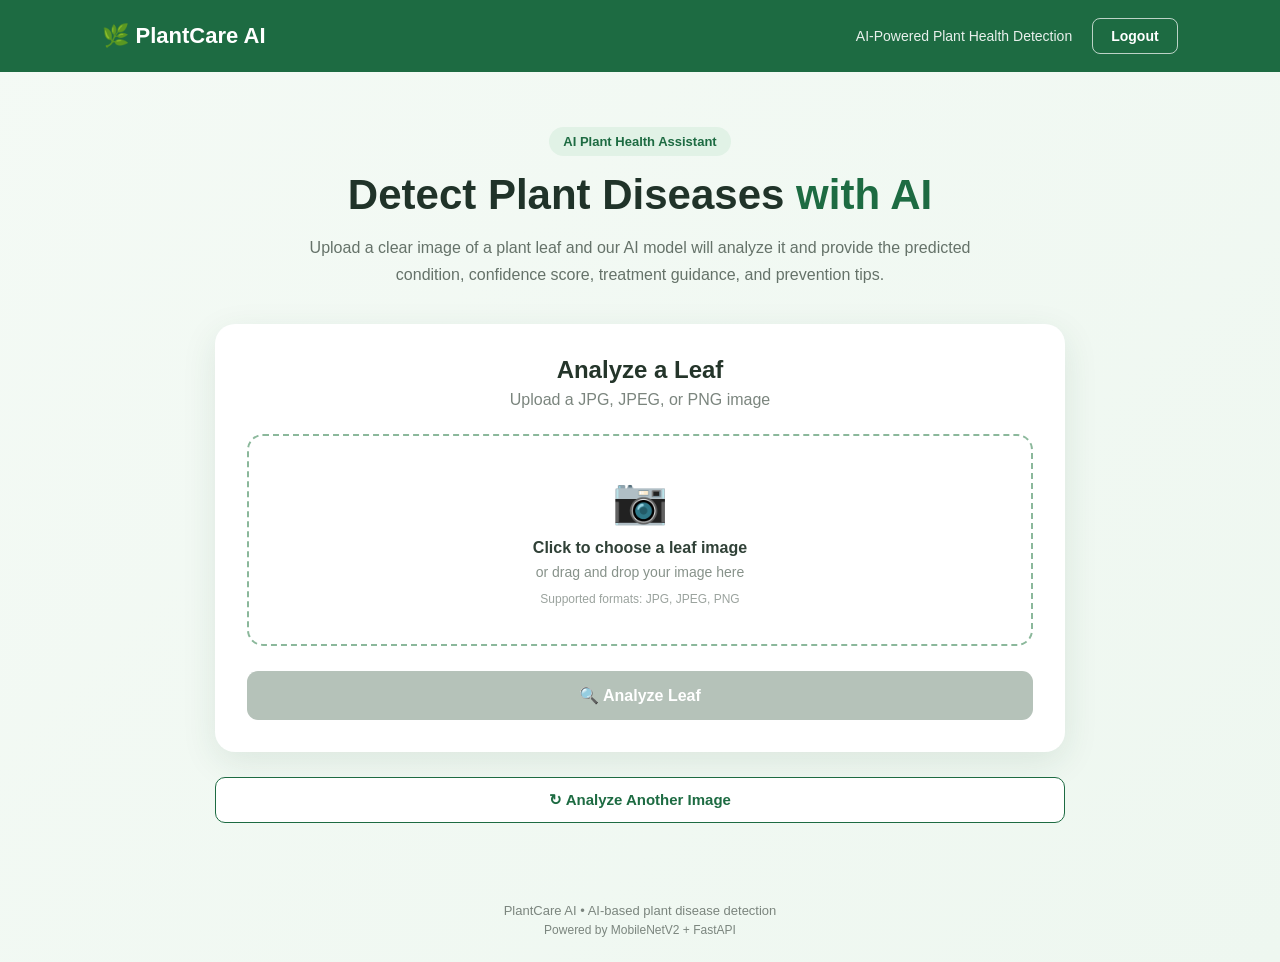
==== frontend/index.html @ ea0ebd86 "Initial commit - Plant Disease Detection AI application" ====
<!DOCTYPE html>
<html lang="en">

<head>
    <meta charset="UTF-8">
    <meta name="viewport" content="width=device-width, initial-scale=1.0">

    <title>PlantCare AI | Plant Disease Detection</title>

    <link rel="stylesheet" href="style.css">
</head>

<body>

    <!-- Header -->
    <header class="navbar">

    <div class="logo">
        🌿 PlantCare AI
    </div>

    <div class="navbar-right">

        <p>
            AI-Powered Plant Health Detection
        </p>

        <button
            id="logoutButton"
            class="logout-button"
        >
            Logout
        </button>

    </div>

    </header>


    <!-- Main Content -->
    <main class="container">

        <!-- Hero Section -->
        <section class="hero">

            <span class="hero-badge">
                AI Plant Health Assistant
            </span>

            <h1>
                Detect Plant Diseases
                <span>with AI</span>
            </h1>

            <p>
                Upload a clear image of a plant leaf and our
                AI model will analyze it and provide the predicted
                condition, confidence score, treatment guidance,
                and prevention tips.
            </p>

        </section>


        <!-- Upload Card -->
        <section class="upload-card">

            <div class="section-heading">

                <h2>Analyze a Leaf</h2>

                <p>
                    Upload a JPG, JPEG, or PNG image
                </p>

            </div>


            <!-- Upload Area -->
            <label
                for="imageInput"
                class="upload-area"
                id="uploadArea"
            >

                <div class="upload-icon">
                    📷
                </div>

                <strong id="fileText">
                    Click to choose a leaf image
                </strong>

                <span>
                    or drag and drop your image here
                </span>

                <small>
                    Supported formats: JPG, JPEG, PNG
                </small>

            </label>

            <input
                type="file"
                id="imageInput"
                accept="image/png, image/jpeg, image/jpg"
            >


            <!-- Preview -->
            <div
                id="previewContainer"
                class="preview-container hidden"
            >

                <img
                    id="imagePreview"
                    src=""
                    alt="Selected plant leaf"
                >

            </div>


            <!-- Predict Button -->
            <button
                id="predictButton"
                class="predict-button"
                disabled
            >
                🔍 Analyze Leaf
            </button>


            <!-- Loading -->
            <div
                id="loadingMessage"
                class="loading hidden"
            >

                <div class="spinner"></div>

                <span>
                    AI is analyzing your image...
                </span>

            </div>

        </section>


        <!-- Error -->
        <div
            id="errorMessage"
            class="error hidden"
        ></div>


        <!-- Result -->
        <section
            id="resultSection"
            class="result-card hidden"
        >

            <div class="result-header">

                <div>

                    <span class="result-label">
                        AI Prediction
                    </span>

                    <h2 id="diseaseName">
                        -
                    </h2>

                </div>


                <div class="confidence-box">

                    <span>
                        Confidence
                    </span>

                    <strong id="confidence">
                        -
                    </strong>

                </div>

            </div>


            <!-- Description -->
            <div class="info-section">

                <div class="info-icon">
                    🌱
                </div>

                <div>

                    <h3>
                        About the Condition
                    </h3>

                    <p id="description">
                        -
                    </p>

                </div>

            </div>


            <!-- Treatment -->
            <div class="info-section">

                <div class="info-icon">
                    💊
                </div>

                <div>

                    <h3>
                        Recommended Treatment
                    </h3>

                    <p id="treatment">
                        -
                    </p>

                </div>

            </div>


            <!-- Prevention -->
            <div class="info-section">

                <div class="info-icon">
                    🛡️
                </div>

                <div>

                    <h3>
                        Prevention
                    </h3>

                    <p id="prevention">
                        -
                    </p>

                </div>

            </div>


            

        </section>
            <!-- Reset -->
            <button
                id="resetButton"
                class="reset-button"
            >
                ↻ Analyze Another Image
            </button>

    </main>


    <!-- Footer -->
    <footer>

        <p>
            PlantCare AI • AI-based plant disease detection
        </p>

        <span>
            Powered by MobileNetV2 + FastAPI
        </span>

    </footer>


    <script type="module"
    src="script.js"></script>

</body>

</html>
---- frontend/style.css ----
* {
    margin: 0;
    padding: 0;
    box-sizing: border-box;
}


body {
    font-family: Arial, sans-serif;

    background:
        linear-gradient(
            135deg,
            #f4faf5,
            #eef7f0
        );

    color: #24352a;

    min-height: 100vh;
}


/* =========================
   Navbar
========================= */

.navbar {
    background: #1d6b42;

    color: white;

    padding: 18px 8%;

    display: flex;

    justify-content: space-between;

    align-items: center;
}


.logo {
    font-size: 22px;

    font-weight: bold;
}


.navbar p {
    font-size: 14px;

    opacity: 0.9;
}


/* =========================
   Main
========================= */

.container {
    width: 90%;

    max-width: 850px;

    margin: 55px auto;
}


/* =========================
   Hero
========================= */

.hero {
    text-align: center;

    margin-bottom: 35px;
}


.hero-badge {
    display: inline-block;

    background: #e1f2e6;

    color: #1d6b42;

    padding: 7px 14px;

    border-radius: 30px;

    font-size: 13px;

    font-weight: bold;

    margin-bottom: 15px;
}


.hero h1 {
    font-size: 42px;

    line-height: 1.15;

    margin-bottom: 15px;

    color: #203329;
}


.hero h1 span {
    color: #1d6b42;
}


.hero p {
    max-width: 680px;

    margin: auto;

    color: #657269;

    line-height: 1.7;

    font-size: 16px;
}


/* =========================
   Upload Card
========================= */

.upload-card {
    background: white;

    padding: 32px;

    border-radius: 20px;

    box-shadow:
        0 10px 35px rgba(25, 80, 45, 0.10);

    text-align: center;
}


.section-heading h2 {
    font-size: 24px;

    margin-bottom: 7px;
}


.section-heading p {
    color: #7b857e;

    margin-bottom: 25px;
}


/* =========================
   Upload Area
========================= */

.upload-area {
    border: 2px dashed #8bb89b;

    border-radius: 16px;

    padding: 38px 20px;

    display: flex;

    flex-direction: column;

    align-items: center;

    cursor: pointer;

    transition: 0.25s;
}


.upload-area:hover {
    background: #f2faf4;

    border-color: #1d6b42;
}


.upload-icon {
    font-size: 45px;

    margin-bottom: 12px;
}


.upload-area strong {
    font-size: 16px;

    color: #304137;
}


.upload-area span {
    margin-top: 7px;

    color: #87928a;

    font-size: 14px;
}


.upload-area small {
    margin-top: 12px;

    color: #9ba39e;

    font-size: 12px;
}


#imageInput {
    display: none;
}


/* =========================
   Preview
========================= */

.preview-container {
    margin-top: 25px;
}


.preview-container img {
    width: 280px;

    height: 280px;

    object-fit: cover;

    border-radius: 15px;

    border: 1px solid #dfe8e1;

    box-shadow:
        0 5px 18px rgba(0, 0, 0, 0.08);
}


/* =========================
   Predict Button
========================= */

.predict-button {
    width: 100%;

    margin-top: 25px;

    padding: 15px;

    border: none;

    border-radius: 11px;

    background: #1d6b42;

    color: white;

    font-size: 16px;

    font-weight: bold;

    cursor: pointer;

    transition: 0.2s;
}


.predict-button:hover:not(:disabled) {
    background: #155431;

    transform: translateY(-1px);
}


.predict-button:disabled {
    background: #b5c2b9;

    cursor: not-allowed;
}


/* =========================
   Loading
========================= */

.loading {
    margin-top: 18px;

    display: flex;

    justify-content: center;

    align-items: center;

    gap: 10px;

    color: #1d6b42;

    font-weight: bold;
}


.spinner {
    width: 19px;

    height: 19px;

    border: 3px solid #d6e8dc;

    border-top: 3px solid #1d6b42;

    border-radius: 50%;

    animation: spin 0.8s linear infinite;
}


@keyframes spin {

    from {
        transform: rotate(0deg);
    }

    to {
        transform: rotate(360deg);
    }

}


/* =========================
   Result Card
========================= */

.result-card {
    margin-top: 30px;

    background: white;

    padding: 32px;

    border-radius: 20px;

    box-shadow:
        0 10px 35px rgba(25, 80, 45, 0.10);
}


.result-header {
    display: flex;

    justify-content: space-between;

    align-items: center;

    gap: 20px;

    padding: 22px;

    background: #edf8f0;

    border-radius: 15px;
}


.result-label {
    display: block;

    color: #77827b;

    font-size: 13px;

    margin-bottom: 6px;
}


#diseaseName {
    color: #1d6b42;

    font-size: 25px;
}


.confidence-box {
    text-align: right;
}


.confidence-box span {
    display: block;

    color: #77827b;

    font-size: 13px;

    margin-bottom: 5px;
}


#confidence {
    color: #1d6b42;

    font-size: 28px;
}


/* =========================
   Information Sections
========================= */

.info-section {
    display: flex;

    gap: 15px;

    padding: 23px 0;

    border-bottom: 1px solid #e7ece8;
}


.info-icon {
    font-size: 25px;

    min-width: 35px;
}


.info-section h3 {
    margin-bottom: 8px;

    color: #34443a;

    font-size: 17px;
}


.info-section p {
    color: #667169;

    line-height: 1.65;

    font-size: 15px;
}


/* =========================
   Reset Button
========================= */

.reset-button {
    width: 100%;

    margin-top: 25px;

    padding: 13px;

    border: 1px solid #1d6b42;

    border-radius: 10px;

    background: white;

    color: #1d6b42;

    font-size: 15px;

    font-weight: bold;

    cursor: pointer;
}


.reset-button:hover {
    background: #edf8f0;
}


/* =========================
   Error
========================= */

.error {
    margin-top: 20px;

    padding: 14px;

    border-radius: 10px;

    background: #fff0f0;

    color: #a83232;

    text-align: center;
}


/* =========================
   Utility
========================= */

.hidden {
    display: none !important;
}


/* =========================
   Footer
========================= */

footer {
    text-align: center;

    padding: 25px;

    color: #7b857e;

    font-size: 13px;
}


footer span {
    display: block;

    margin-top: 5px;

    font-size: 12px;
}


/* =========================
   Mobile
========================= */

@media (max-width: 600px) {

    .navbar {
        flex-direction: column;

        gap: 8px;

        text-align: center;
    }


    .hero h1 {
        font-size: 31px;
    }


    .container {
        margin-top: 35px;
    }


    .upload-card,
    .result-card {
        padding: 22px;
    }


    .result-header {
        flex-direction: column;

        align-items: flex-start;
    }


    .confidence-box {
        text-align: left;
    }


    .preview-container img {
        width: 100%;

        max-width: 280px;

        height: auto;
    }

}

/* =========================
   Firebase Authentication
========================= */

.login-container {
    min-height: 100vh;

    display: flex;
    justify-content: center;
    align-items: center;

    padding: 30px;
}


.login-card {
    width: 100%;
    max-width: 420px;

    background: white;

    padding: 40px;

    border-radius: 20px;

    box-shadow:
        0 10px 30px rgba(0, 0, 0, 0.12);

    text-align: center;
}


.login-card h1 {
    margin-bottom: 8px;

    font-size: 30px;
}


.login-subtitle {
    margin-bottom: 30px;

    color: #666;
}


.login-card h2 {
    margin-bottom: 20px;
}


.login-card input {
    width: 100%;

    box-sizing: border-box;

    padding: 14px;

    margin-bottom: 15px;

    border: 1px solid #ddd;

    border-radius: 8px;

    font-size: 15px;

    outline: none;
}


.login-card input:focus {
    border-color: #19764a;
}


.login-card > div > button:not(.link-button) {
    width: 100%;

    padding: 14px;

    border: none;

    border-radius: 8px;

    background: #19764a;

    color: white;

    font-size: 16px;

    font-weight: 600;

    cursor: pointer;
}


.login-card > div > button:not(.link-button):hover {
    opacity: 0.9;
}


.login-card > div > button:not(.link-button):disabled {
    opacity: 0.6;

    cursor: not-allowed;
}


.auth-message {
    min-height: 20px;

    margin-top: 15px;

    color: #d32f2f;

    font-size: 14px;
}


.switch-text {
    margin-top: 20px;

    color: #666;

    font-size: 14px;
}


.link-button {
    border: none;

    background: none;

    color: #19764a;

    font-weight: 600;

    cursor: pointer;

    padding: 0;

    font-size: 14px;
}


.link-button:hover {
    text-decoration: underline;
}


.hidden {
    display: none !important;
}
/* =========================
   Navbar Right Section
========================= */

.navbar-right {
    display: flex;
    align-items: center;
    gap: 20px;
}

.navbar-right p {
    margin: 0;
}


/* =========================
   Logout Button
========================= */

.logout-button {
    padding: 9px 18px;
    border: 1px solid rgba(255, 255, 255, 0.7);
    border-radius: 8px;

    background: transparent;
    color: white;

    font-size: 14px;
    font-weight: 600;

    cursor: pointer;

    transition:
        background-color 0.2s ease,
        color 0.2s ease,
        transform 0.2s ease;
}

.logout-button:hover {
    background: white;
    color: #19764a;
    transform: translateY(-1px);
}

.logout-button:active {
    transform: translateY(0);
}
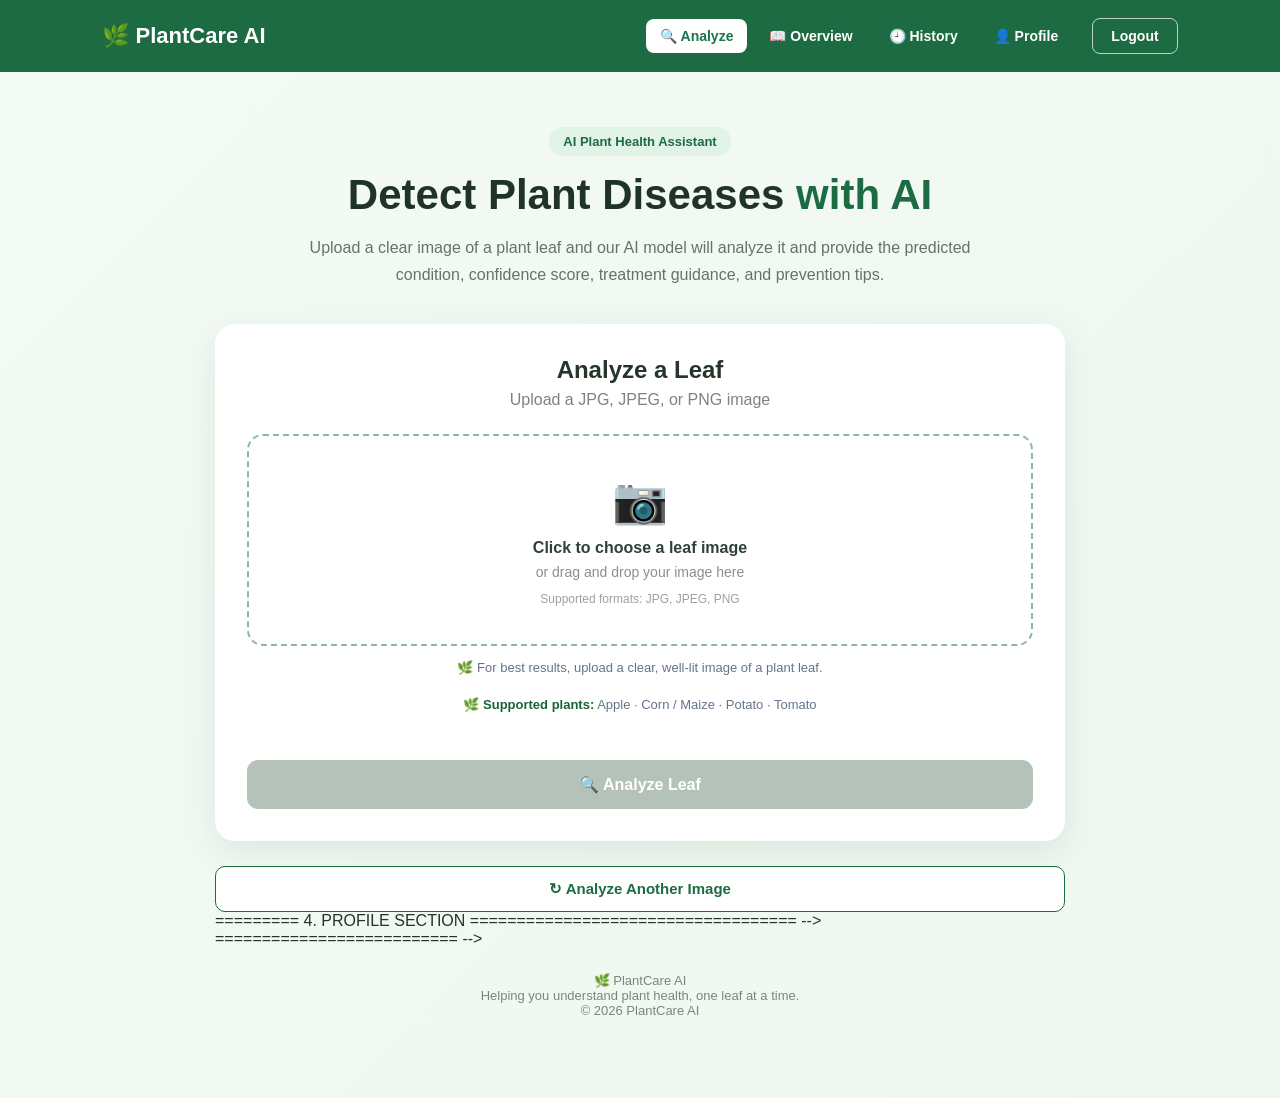
==== commit a6aecedb: "updated with some changes some additional features were added" ====
--- a/frontend/index.html
+++ b/frontend/index.html
@@ -12,18 +12,47 @@
 
 <body>
 
-    <!-- Header -->
+    
+         <!-- HEADER -->
+   
+
     <header class="navbar">
 
-    <div class="logo">
-        🌿 PlantCare AI
-    </div>
-
-    <div class="navbar-right">
-
-        <p>
-            AI-Powered Plant Health Detection
-        </p>
+        <div class="logo">
+            🌿 PlantCare AI
+        </div>
+
+        <nav class="nav-menu">
+
+            <button
+                class="nav-button active"
+                data-section="analyzeSection"
+            >
+                🔍 Analyze
+            </button>
+
+            <button
+                class="nav-button"
+                data-section="overviewSection"
+            >
+                📖 Overview
+            </button>
+
+            <button
+                class="nav-button"
+                data-section="historySection"
+            >
+                🕘 History
+            </button>
+
+            <button
+                class="nav-button"
+                data-section="profileSection"
+            >
+                👤 Profile
+            </button>
+
+        </nav>
 
         <button
             id="logoutButton"
@@ -32,237 +61,273 @@
             Logout
         </button>
 
-    </div>
-
     </header>
 
 
-    <!-- Main Content -->
+    
+         <!-- MAIN CONTENT -->
+
     <main class="container">
 
-        <!-- Hero Section -->
-        <section class="hero">
-
-            <span class="hero-badge">
-                AI Plant Health Assistant
-            </span>
-
-            <h1>
-                Detect Plant Diseases
-                <span>with AI</span>
-            </h1>
-
-            <p>
-                Upload a clear image of a plant leaf and our
-                AI model will analyze it and provide the predicted
-                condition, confidence score, treatment guidance,
-                and prevention tips.
-            </p>
-
-        </section>
-
-
-        <!-- Upload Card -->
-        <section class="upload-card">
-
-            <div class="section-heading">
-
-                <h2>Analyze a Leaf</h2>
+
+      
+             <!-- 1. ANALYZE SECTION -->
+        
+
+        <section
+            id="analyzeSection"
+            class="dashboard-section active-section"
+        >
+
+            <!-- Hero Section -->
+
+            <section class="hero">
+
+                <span class="hero-badge">
+                    AI Plant Health Assistant
+                </span>
+
+                <h1>
+                    Detect Plant Diseases
+                    <span>with AI</span>
+                </h1>
 
                 <p>
-                    Upload a JPG, JPEG, or PNG image
+                    Upload a clear image of a plant leaf and our
+                    AI model will analyze it and provide the predicted
+                    condition, confidence score, treatment guidance,
+                    and prevention tips.
                 </p>
 
-            </div>
-
-
-            <!-- Upload Area -->
-            <label
-                for="imageInput"
-                class="upload-area"
-                id="uploadArea"
+            </section>
+
+
+            <!-- Upload Card -->
+
+            <section class="upload-card">
+
+                <div class="section-heading">
+
+                    <h2>
+                        Analyze a Leaf
+                    </h2>
+
+                    <p>
+                        Upload a JPG, JPEG, or PNG image
+                    </p>
+
+                </div>
+
+
+                <!-- Upload Area -->
+
+                <label
+                    for="imageInput"
+                    class="upload-area"
+                    id="uploadArea"
+                >
+
+                    <div class="upload-icon">
+                        📷
+                    </div>
+
+                    <strong id="fileText">
+                        Click to choose a leaf image
+                    </strong>
+
+                    <span>
+                        or drag and drop your image here
+                    </span>
+
+                    <small>
+                        Supported formats: JPG, JPEG, PNG
+                    </small>
+
+                </label>
+
+
+                <input
+                    type="file"
+                    id="imageInput"
+                    accept="image/png, image/jpeg, image/jpg"
+                >
+                <p class="upload-guidance">
+    🌿 For best results, upload a clear, well-lit image of a plant leaf.
+</p>
+                <p class="supported-plants">
+    🌿 <strong>Supported plants:</strong>
+    Apple · Corn / Maize · Potato · Tomato
+</p>
+
+                <!-- Image Preview -->
+
+                <div
+                    id="previewContainer"
+                    class="preview-container hidden"
+                >
+
+                    <img
+                        id="imagePreview"
+                        src=""
+                        alt="Selected plant leaf"
+                    >
+
+                </div>
+
+
+                <!-- Predict Button -->
+
+                <button
+                    id="predictButton"
+                    class="predict-button"
+                    disabled
+                >
+                    🔍 Analyze Leaf
+                </button>
+
+
+                <!-- Loading -->
+
+                <div
+                    id="loadingMessage"
+                    class="loading hidden"
+                >
+
+                    <div class="spinner"></div>
+
+                    <span>
+                        AI is analyzing your image...
+                    </span>
+
+                </div>
+
+            </section>
+
+
+            <!-- Error Message -->
+
+            <div
+                id="errorMessage"
+                class="error hidden"
+            ></div>
+
+
+           
+                 <!-- PREDICTION RESULT -->
+            
+
+            <section
+                id="resultSection"
+                class="result-card hidden"
             >
 
-                <div class="upload-icon">
-                    📷
-                </div>
-
-                <strong id="fileText">
-                    Click to choose a leaf image
-                </strong>
-
-                <span>
-                    or drag and drop your image here
-                </span>
-
-                <small>
-                    Supported formats: JPG, JPEG, PNG
-                </small>
-
-            </label>
-
-            <input
-                type="file"
-                id="imageInput"
-                accept="image/png, image/jpeg, image/jpg"
-            >
-
-
-            <!-- Preview -->
-            <div
-                id="previewContainer"
-                class="preview-container hidden"
-            >
-
-                <img
-                    id="imagePreview"
-                    src=""
-                    alt="Selected plant leaf"
-                >
-
-            </div>
-
-
-            <!-- Predict Button -->
-            <button
-                id="predictButton"
-                class="predict-button"
-                disabled
-            >
-                🔍 Analyze Leaf
-            </button>
-
-
-            <!-- Loading -->
-            <div
-                id="loadingMessage"
-                class="loading hidden"
-            >
-
-                <div class="spinner"></div>
-
-                <span>
-                    AI is analyzing your image...
-                </span>
-
-            </div>
-
-        </section>
-
-
-        <!-- Error -->
-        <div
-            id="errorMessage"
-            class="error hidden"
-        ></div>
-
-
-        <!-- Result -->
-        <section
-            id="resultSection"
-            class="result-card hidden"
-        >
-
-            <div class="result-header">
-
-                <div>
-
-                    <span class="result-label">
-                        AI Prediction
-                    </span>
-
-                    <h2 id="diseaseName">
-                        -
-                    </h2>
-
-                </div>
-
-
-                <div class="confidence-box">
-
-                    <span>
-                        Confidence
-                    </span>
-
-                    <strong id="confidence">
-                        -
-                    </strong>
-
-                </div>
-
-            </div>
-
-
-            <!-- Description -->
-            <div class="info-section">
-
-                <div class="info-icon">
-                    🌱
-                </div>
-
-                <div>
-
-                    <h3>
-                        About the Condition
-                    </h3>
-
-                    <p id="description">
-                        -
-                    </p>
-
-                </div>
-
-            </div>
-
-
-            <!-- Treatment -->
-            <div class="info-section">
-
-                <div class="info-icon">
-                    💊
-                </div>
-
-                <div>
-
-                    <h3>
-                        Recommended Treatment
-                    </h3>
-
-                    <p id="treatment">
-                        -
-                    </p>
-
-                </div>
-
-            </div>
-
-
-            <!-- Prevention -->
-            <div class="info-section">
-
-                <div class="info-icon">
-                    🛡️
-                </div>
-
-                <div>
-
-                    <h3>
-                        Prevention
-                    </h3>
-
-                    <p id="prevention">
-                        -
-                    </p>
-
-                </div>
-
-            </div>
-
-
-            
-
-        </section>
-            <!-- Reset -->
+                <!-- Result Header -->
+
+                <div class="result-header">
+
+                    <div>
+
+                        <span class="result-label">
+                            AI Prediction
+                        </span>
+
+                        <h2 id="diseaseName">
+                            -
+                        </h2>
+
+                    </div>
+
+
+                    <!-- Confidence -->
+
+                    <div class="confidence-box">
+
+                        <span>
+                            Confidence
+                        </span>
+
+                        <strong id="confidence">
+                            -
+                        </strong>
+
+                    </div>
+
+                </div>
+
+
+                <!-- Description -->
+
+                <div class="info-section">
+
+                    <div class="info-icon">
+                        🌱
+                    </div>
+
+                    <div>
+
+                        <h3>
+                            About the Condition
+                        </h3>
+
+                        <p id="description">
+                            -
+                        </p>
+
+                    </div>
+
+                </div>
+
+
+                <!-- Treatment -->
+
+                <div class="info-section">
+
+                    <div class="info-icon">
+                        💊
+                    </div>
+
+                    <div>
+
+                        <h3>
+                            Recommended Treatment
+                        </h3>
+
+                        <p id="treatment">
+                            -
+                        </p>
+
+                    </div>
+
+                </div>
+
+
+                <!-- Prevention -->
+
+                <div class="info-section">
+
+                    <div class="info-icon">
+                        🛡️
+                    </div>
+
+                    <div>
+
+                        <h3>
+                            Prevention
+                        </h3>
+
+                        <p id="prevention">
+                            -
+                        </p>
+
+                    </div>
+
+                </div>
+
+            </section>
+
+
+            <!-- Reset Button -->
+
             <button
                 id="resetButton"
                 class="reset-button"
@@ -270,25 +335,518 @@
                 ↻ Analyze Another Image
             </button>
 
-    </main>
-
-
-    <!-- Footer -->
-    <footer>
-
-        <p>
-            PlantCare AI • AI-based plant disease detection
-        </p>
-
-        <span>
-            Powered by MobileNetV2 + FastAPI
-        </span>
-
+        </section>
+
+
+       
+     <!-- 2. OVERVIEW SECTION -->
+
+
+<section
+    id="overviewSection"
+    class="dashboard-section hidden"
+>
+
+    <div class="page-card">
+
+        <!-- Page Header -->
+
+        <div class="section-heading">
+
+            <span class="hero-badge">
+                About PlantCare AI
+            </span>
+
+            <h2>
+                📖 PlantCare AI
+            </h2>
+
+            <p>
+                A simple AI-powered application for identifying
+                common plant diseases from leaf images.
+            </p>
+
+        </div>
+
+
+        <!-- About PlantCare AI -->
+
+        <div class="overview-block">
+
+            <h3>
+                🌱 About PlantCare AI
+            </h3>
+
+            <p>
+                PlantCare AI helps users identify possible plant
+                diseases by analyzing images of plant leaves.
+            </p>
+
+            <p>
+                Upload a clear leaf image to receive a predicted
+                condition, confidence score, and useful information
+                about treatment and prevention.
+            </p>
+
+        </div>
+
+
+        <!-- What You Can Do -->
+
+        <div class="overview-block">
+
+            <h3>
+                🔍 What You Can Do
+            </h3>
+
+            <div class="feature-grid">
+
+                <div class="feature-card">
+
+                    <div class="feature-icon">
+                        🔍
+                    </div>
+
+                    <h4>
+                        Detect Plant Diseases
+                    </h4>
+
+                    <p>
+                        Upload a plant leaf image and receive
+                        an AI-based disease prediction.
+                    </p>
+
+                </div>
+
+
+                <div class="feature-card">
+
+                    <div class="feature-icon">
+                        📊
+                    </div>
+
+                    <h4>
+                        View Prediction Details
+                    </h4>
+
+                    <p>
+                        View the predicted condition, confidence,
+                        treatment, and prevention information.
+                    </p>
+
+                </div>
+
+
+                <div class="feature-card">
+
+                    <div class="feature-icon">
+                        🕘
+                    </div>
+
+                    <h4>
+                        Track History
+                    </h4>
+
+                    <p>
+                        Review your previous plant disease
+                        predictions whenever you need them.
+                    </p>
+
+                </div>
+
+
+                <div class="feature-card">
+
+                    <div class="feature-icon">
+                        👤
+                    </div>
+
+                    <h4>
+                        Manage Your Profile
+                    </h4>
+
+                    <p>
+                        Update your profile name and profile
+                        picture from your dashboard.
+                    </p>
+
+                </div>
+
+            </div>
+
+        </div>
+
+
+        <!-- Supported Plants -->
+
+        <div class="overview-block">
+
+            <h3>
+                🌿 Supported Plants
+            </h3>
+
+            <p>
+                PlantCare AI currently supports disease detection
+                for the following plants:
+            </p>
+
+            <div class="plant-list">
+
+                <div class="plant-item">
+                    🍎
+                    <span>Apple</span>
+                </div>
+
+                <div class="plant-item">
+                    🌽
+                    <span>Corn / Maize</span>
+                </div>
+
+                <div class="plant-item">
+                    🥔
+                    <span>Potato</span>
+                </div>
+
+                <div class="plant-item">
+                    🍅
+                    <span>Tomato</span>
+                </div>
+
+            </div>
+
+        </div>
+
+
+        <!-- Detectable Conditions -->
+
+        <div class="overview-block">
+
+            <h3>
+                🩺 Detectable Conditions
+            </h3>
+
+            <p>
+                The current version can identify 10 plant conditions
+                across the supported plants.
+            </p>
+
+            <div class="disease-list">
+
+                <span>Apple Scab</span>
+                <span>Apple Healthy</span>
+
+                <span>Corn Common Rust</span>
+                <span>Corn Healthy</span>
+
+                <span>Potato Early Blight</span>
+                <span>Potato Late Blight</span>
+                <span>Potato Healthy</span>
+
+                <span>Tomato Early Blight</span>
+                <span>Tomato Late Blight</span>
+                <span>Tomato Healthy</span>
+
+            </div>
+
+        </div>
+
+
+        <!-- How It Works -->
+
+        <div class="overview-block">
+
+            <h3>
+                🔄 How It Works
+            </h3>
+
+            <div class="workflow-cards">
+
+                <div class="workflow-card">
+
+                    <span class="workflow-number">
+                        1
+                    </span>
+
+                    <div>
+                        <h4>Upload</h4>
+
+                        <p>
+                            Select a clear image of a plant leaf.
+                        </p>
+                    </div>
+
+                </div>
+
+
+                <div class="workflow-card">
+
+                    <span class="workflow-number">
+                        2
+                    </span>
+
+                    <div>
+                        <h4>Analyze</h4>
+
+                        <p>
+                            The application analyzes the uploaded image.
+                        </p>
+                    </div>
+
+                </div>
+
+
+                <div class="workflow-card">
+
+                    <span class="workflow-number">
+                        3
+                    </span>
+
+                    <div>
+                        <h4>View Results</h4>
+
+                        <p>
+                            See the predicted condition and confidence.
+                        </p>
+                    </div>
+
+                </div>
+
+
+                <div class="workflow-card">
+
+                    <span class="workflow-number">
+                        4
+                    </span>
+
+                    <div>
+                        <h4>Take Action</h4>
+
+                        <p>
+                            Review treatment and prevention guidance.
+                        </p>
+                    </div>
+
+                </div>
+
+            </div>
+
+        </div>
+
+
+        <!-- Important Note -->
+
+        <div class="overview-note">
+
+            <h3>
+                ⚠️ Important Note
+            </h3>
+
+            <p>
+                PlantCare AI provides informational predictions and
+                basic guidance. Results may vary depending on image
+                quality and other factors. For serious plant health
+                concerns, consult a qualified agricultural professional.
+            </p>
+
+        </div>
+
+    </div>
+
+</section>
+        <section
+            id="historySection"
+            class="dashboard-section hidden"
+        >
+
+            <div class="page-card">
+
+                <div class="section-heading">
+
+                    <span class="hero-badge">
+                        Your Activity
+                    </span>
+
+                    <h2>
+                        🕘 Prediction History
+                    </h2>
+
+                    <p>
+                        View the plant images you have analyzed,
+                        their predictions, confidence scores,
+                        and the date and time of analysis.
+                    </p>
+
+                </div>
+
+
+                <!-- History Container -->
+
+                <div class="history-header">
+    <div></div>
+
+    <button id="clearHistoryButton" class="clear-history-button">
+        Clear History
+    </button>
+</div>
+
+<div id="historyContainer" class="history-container">
+    <div class="empty-history">
+        <p>No prediction history yet.</p>
+    </div>
+</div>
+
+            </div>
+
+        </section>
+
+
+       =========
+     4. PROFILE SECTION
+=================================== -->
+
+<section
+    id="profileSection"
+    class="dashboard-section hidden"
+>
+
+    <div class="page-card profile-container">
+
+        <div class="profile-header">
+            <h2>👤 My Profile</h2>
+            <p>Manage your account information and profile.</p>
+        </div>
+
+
+        <div class="profile-image-section">
+
+            <div class="profile-avatar" id="profileAvatar">
+                H
+            </div>
+
+            <div class="profile-image-info">
+                <h3 id="profileName">User</h3>
+                <p id="profileEmail">Not available</p>
+            </div>
+
+        </div>
+
+
+        <div class="profile-details">
+
+            <div class="profile-field">
+                <span class="profile-label">Name</span>
+                <span id="profileDisplayName">Not provided</span>
+            </div>
+
+            <div class="profile-field">
+                <span class="profile-label">Email</span>
+                <span id="profileProfileEmail">Not available</span>
+            </div>
+
+            <div class="profile-field">
+                <span class="profile-label">User ID</span>
+                <span id="profileUserId">Not available</span>
+            </div>
+
+            <div class="profile-field">
+                <span class="profile-label">Account Type</span>
+                <span id="profileAccountType">
+                    Firebase Authentication
+                </span>
+            </div>
+
+        </div>
+
+
+        <div class="profile-actions">
+
+            <button
+                type="button"
+                id="editProfileButton"
+                class="edit-profile-button"
+            >
+                ✏️ Edit Profile
+            </button>
+
+        </div>
+        <div id="editProfileForm" class="edit-profile-form hidden">
+
+    <h3>Edit Profile</h3>
+
+    <div class="edit-profile-field">
+        <label for="editProfileName">Name</label>
+        <input
+            type="text"
+            id="editProfileName"
+            placeholder="Enter your name"
+            maxlength="50"
+        >
+    </div>
+
+    <div class="edit-profile-field">
+        <label for="editProfileImage">Profile Image</label>
+        <input
+            type="file"
+            id="editProfileImage"
+            accept="image/*"
+        >
+    </div>
+    
+    <button
+    type="button"
+    id="removeProfileImageButton"
+    class="remove-profile-button"
+    >
+    🗑️ Remove Profile Image
+    </button>
+
+    <div id="profileImagePreview" class="profile-image-preview hidden">
+        <img id="profilePreviewImage" src="" alt="Profile preview">
+    </div>
+
+    <div class="edit-profile-actions">
+        <button
+            type="button"
+            id="cancelEditProfileButton"
+            class="cancel-profile-button"
+        >
+            Cancel
+        </button>
+
+        <button
+            type="button"
+            id="saveProfileButton"
+            class="save-profile-button"
+        >
+            Save Profile
+        </button>
+    </div>
+
+</div>
+
+    </div>
+
+</section>
+
+    
+         <!-- FOOTER -->
+    ========================== -->
+
+    <footer class="footer">
+    <div class="footer-brand">🌿 PlantCare AI</div>
+    <p>Helping you understand plant health, one leaf at a time.</p>
+    <div class="footer-copy">© 2026 PlantCare AI</div>
     </footer>
 
 
-    <script type="module"
-    src="script.js"></script>
+    
+         <!-- JAVASCRIPT -->
+    
+
+    <script
+        type="module"
+        src="script.js">
+    </script>
 
 </body>
 
--- a/frontend/style.css
+++ b/frontend/style.css
@@ -20,10 +20,7 @@
     min-height: 100vh;
 }
 
-
-/* =========================
-   Navbar
-========================= */
+   /* Navbar */
 
 .navbar {
     background: #1d6b42;
@@ -54,10 +51,6 @@
 }
 
 
-/* =========================
-   Main
-========================= */
-
 .container {
     width: 90%;
 
@@ -67,10 +60,6 @@
 }
 
 
-/* =========================
-   Hero
-========================= */
-
 .hero {
     text-align: center;
 
@@ -125,10 +114,7 @@
     font-size: 16px;
 }
 
-
-/* =========================
-   Upload Card
-========================= */
+   /* Upload Card */
 
 .upload-card {
     background: white;
@@ -157,10 +143,7 @@
     margin-bottom: 25px;
 }
 
-
-/* =========================
-   Upload Area
-========================= */
+   /* Upload Area */
 
 .upload-area {
     border: 2px dashed #8bb89b;
@@ -223,17 +206,10 @@
 #imageInput {
     display: none;
 }
-
-
-/* =========================
-   Preview
-========================= */
-
+   /* Preview */
 .preview-container {
     margin-top: 25px;
 }
-
-
 .preview-container img {
     width: 280px;
 
@@ -248,12 +224,7 @@
     box-shadow:
         0 5px 18px rgba(0, 0, 0, 0.08);
 }
-
-
-/* =========================
-   Predict Button
-========================= */
-
+   /* Predict Button */
 .predict-button {
     width: 100%;
 
@@ -291,12 +262,7 @@
 
     cursor: not-allowed;
 }
-
-
-/* =========================
-   Loading
-========================= */
-
+   /* Loading */
 .loading {
     margin-top: 18px;
 
@@ -340,12 +306,7 @@
     }
 
 }
-
-
-/* =========================
-   Result Card
-========================= */
-
+   /* Result Card */
 .result-card {
     margin-top: 30px;
 
@@ -416,12 +377,7 @@
 
     font-size: 28px;
 }
-
-
-/* =========================
-   Information Sections
-========================= */
-
+   /* Information Sections */
 .info-section {
     display: flex;
 
@@ -456,12 +412,7 @@
 
     font-size: 15px;
 }
-
-
-/* =========================
-   Reset Button
-========================= */
-
+   /* Reset Button */
 .reset-button {
     width: 100%;
 
@@ -488,12 +439,7 @@
 .reset-button:hover {
     background: #edf8f0;
 }
-
-
-/* =========================
-   Error
-========================= */
-
+   /* Error */
 .error {
     margin-top: 20px;
 
@@ -507,21 +453,11 @@
 
     text-align: center;
 }
-
-
-/* =========================
-   Utility
-========================= */
-
+   /* Utility */
 .hidden {
     display: none !important;
 }
-
-
-/* =========================
-   Footer
-========================= */
-
+   /* Footer */
 footer {
     text-align: center;
 
@@ -540,12 +476,7 @@
 
     font-size: 12px;
 }
-
-
-/* =========================
-   Mobile
-========================= */
-
+   /* Mobile */
 @media (max-width: 600px) {
 
     .navbar {
@@ -594,11 +525,7 @@
     }
 
 }
-
-/* =========================
-   Firebase Authentication
-========================= */
-
+   /* Firebase Authentication */
 .login-container {
     min-height: 100vh;
 
@@ -748,9 +675,8 @@
 .hidden {
     display: none !important;
 }
-/* =========================
-   Navbar Right Section
-========================= */
+
+   /* Navbar Right Section */
 
 .navbar-right {
     display: flex;
@@ -761,12 +687,7 @@
 .navbar-right p {
     margin: 0;
 }
-
-
-/* =========================
-   Logout Button
-========================= */
-
+   /* Logout Button */
 .logout-button {
     padding: 9px 18px;
     border: 1px solid rgba(255, 255, 255, 0.7);
@@ -794,4 +715,1926 @@
 
 .logout-button:active {
     transform: translateY(0);
+}
+   /* PLANTCARE AI - DASHBOARD NAVIGATION */
+.nav-menu {
+    display: flex;
+    align-items: center;
+    gap: 8px;
+    margin-left: auto;
+    margin-right: 20px;
+}
+
+.nav-button {
+    border: none;
+    background: transparent;
+    color: white;
+    padding: 9px 14px;
+    border-radius: 8px;
+    font-size: 14px;
+    font-weight: 600;
+    cursor: pointer;
+    transition: all 0.2s ease;
+}
+
+.nav-button:hover {
+    background: rgba(255, 255, 255, 0.15);
+}
+
+.nav-button.active {
+    background: white;
+    color: #19764a;
+}
+   /* DASHBOARD SECTIONS */
+.dashboard-section {
+    width: 100%;
+}
+
+.dashboard-section.hidden {
+    display: none;
+}
+
+.active-section {
+    animation: sectionFadeIn 0.25s ease;
+}
+
+@keyframes sectionFadeIn {
+
+    from {
+        opacity: 0;
+        transform: translateY(5px);
+    }
+
+    to {
+        opacity: 1;
+        transform: translateY(0);
+    }
+
+}
+
+   /* GENERAL PAGE CARD */
+
+.page-card {
+    width: 100%;
+    max-width: 1000px;
+    margin: 30px auto;
+    padding: 35px;
+    background: white;
+    border-radius: 16px;
+    box-shadow: 0 8px 30px rgba(0, 0, 0, 0.08);
+}
+
+.page-card .section-heading {
+    margin-bottom: 30px;
+}
+
+.page-card .section-heading h2 {
+    margin-bottom: 10px;
+}
+
+.page-card .section-heading p {
+    color: #666;
+    line-height: 1.6;
+}
+
+   /* OVERVIEW */
+.overview-block {
+    margin-top: 28px;
+    padding: 24px;
+    border-radius: 12px;
+    background: #f7faf8;
+    border: 1px solid #e7eee9;
+}
+
+.overview-block h3 {
+    margin-top: 0;
+    margin-bottom: 12px;
+    color: #19764a;
+    font-size: 19px;
+}
+
+.overview-block p {
+    color: #555;
+    line-height: 1.7;
+    margin-bottom: 10px;
+}
+
+.overview-block strong {
+    color: #19764a;
+}
+
+   /* PLANT LIST */
+.plant-list {
+    display: grid;
+    grid-template-columns: repeat(4, 1fr);
+    gap: 15px;
+    margin-top: 20px;
+}
+
+.plant-item {
+    display: flex;
+    align-items: center;
+    justify-content: center;
+    gap: 8px;
+    padding: 16px;
+    background: white;
+    border: 1px solid #e3ebe6;
+    border-radius: 10px;
+    font-weight: 600;
+    color: #333;
+    transition: transform 0.2s ease, box-shadow 0.2s ease;
+}
+
+.plant-item:hover {
+    transform: translateY(-2px);
+    box-shadow: 0 5px 15px rgba(0, 0, 0, 0.08);
+}
+
+   /* DISEASE LIST */
+.disease-list {
+    display: grid;
+    grid-template-columns: repeat(2, 1fr);
+    gap: 10px 30px;
+    margin: 15px 0 0;
+    padding-left: 20px;
+}
+
+.disease-list li {
+    padding: 7px 0;
+    color: #555;
+}
+
+   /* WORKFLOW LIST */
+.workflow-list {
+    padding-left: 25px;
+    margin-bottom: 0;
+}
+
+.workflow-list li {
+    padding: 7px 0;
+    color: #555;
+    line-height: 1.6;
+}
+   /* TECHNOLOGY LIST */
+
+.technology-list {
+    display: flex;
+    flex-wrap: wrap;
+    gap: 10px;
+    margin-top: 15px;
+}
+
+.technology-list span {
+    padding: 8px 14px;
+    background: white;
+    border: 1px solid #dce8e0;
+    border-radius: 20px;
+    color: #19764a;
+    font-size: 14px;
+    font-weight: 600;
+}
+   /* HISTORY */
+#historyContainer {
+    display: flex;
+    flex-direction: column;
+    gap: 18px;
+}
+
+.history-card {
+    display: flex;
+    gap: 22px;
+    padding: 20px;
+    background: #f9fbfa;
+    border: 1px solid #e2ebe5;
+    border-radius: 14px;
+    transition: transform 0.2s ease, box-shadow 0.2s ease;
+}
+
+.history-card:hover {
+    transform: translateY(-2px);
+    box-shadow: 0 6px 20px rgba(0, 0, 0, 0.08);
+}
+
+.history-image-container {
+    width: 150px;
+    min-width: 150px;
+    height: 150px;
+    overflow: hidden;
+    border-radius: 12px;
+    background: #eaf2ed;
+}
+
+.history-image {
+    width: 100%;
+    height: 100%;
+    object-fit: cover;
+}
+
+.history-details {
+    flex: 1;
+}
+
+.history-label {
+    display: inline-block;
+    margin-bottom: 6px;
+    color: #19764a;
+    font-size: 12px;
+    font-weight: 700;
+    text-transform: uppercase;
+    letter-spacing: 0.5px;
+}
+
+.history-details h3 {
+    margin: 0 0 10px;
+    color: #222;
+    font-size: 21px;
+}
+
+.history-details p {
+    margin: 6px 0;
+    color: #666;
+    line-height: 1.5;
+}
+
+   /* HISTORY READ MORE */
+.history-read-more {
+    margin-top: 12px;
+    padding: 9px 16px;
+    border: none;
+    border-radius: 8px;
+    background: #19764a;
+    color: white;
+    font-size: 14px;
+    font-weight: 600;
+    cursor: pointer;
+    transition: background 0.2s ease, transform 0.2s ease;
+}
+
+.history-read-more:hover {
+    background: #145d3a;
+    transform: translateY(-1px);
+}
+
+.history-extra-details {
+    margin-top: 18px;
+    padding-top: 18px;
+    border-top: 1px solid #e0e8e3;
+}
+
+.history-info {
+    margin-bottom: 18px;
+}
+
+.history-info:last-child {
+    margin-bottom: 0;
+}
+
+.history-info h4 {
+    margin: 0 0 7px;
+    color: #19764a;
+    font-size: 15px;
+}
+
+.history-info p {
+    margin: 0;
+    color: #555;
+    line-height: 1.65;
+}
+   /* EMPTY HISTORY */
+.empty-history {
+    text-align: center;
+    padding: 50px 20px;
+    border: 2px dashed #dce7df;
+    border-radius: 14px;
+    background: #fafcfb;
+}
+
+.empty-history-icon {
+    font-size: 42px;
+    margin-bottom: 10px;
+}
+
+.empty-history h3 {
+    margin: 8px 0;
+    color: #333;
+}
+
+.empty-history p {
+    margin: 0;
+    color: #777;
+}
+   /* PROFILE */
+
+.profile-container {
+    display: flex;
+    align-items: flex-start;
+    gap: 50px;
+    padding: 30px;
+    background: #f8faf9;
+    border: 1px solid #e3ebe6;
+    border-radius: 14px;
+}
+
+.profile-image-section {
+    display: flex;
+    justify-content: center;
+    min-width: 180px;
+}
+
+.profile-image-wrapper {
+    width: 150px;
+    height: 150px;
+    overflow: hidden;
+    border-radius: 50%;
+    border: 5px solid white;
+    box-shadow: 0 4px 18px rgba(0, 0, 0, 0.12);
+    background: #e7f0ea;
+}
+
+.profile-image {
+    width: 100%;
+    height: 100%;
+    object-fit: cover;
+}
+
+.profile-image-placeholder {
+    width: 100%;
+    height: 100%;
+    display: flex;
+    align-items: center;
+    justify-content: center;
+    font-size: 55px;
+}
+
+.profile-details {
+    flex: 1;
+}
+
+.profile-field {
+    padding: 15px 0;
+    border-bottom: 1px solid #e0e7e2;
+}
+
+.profile-field:first-child {
+    padding-top: 0;
+}
+
+.profile-field:last-child {
+    border-bottom: none;
+}
+
+.profile-field label {
+    display: block;
+    margin-bottom: 5px;
+    color: #777;
+    font-size: 13px;
+    font-weight: 600;
+    text-transform: uppercase;
+    letter-spacing: 0.4px;
+}
+
+.profile-field p {
+    margin: 0;
+    color: #222;
+    font-size: 16px;
+    word-break: break-word;
+}
+
+
+
+   /* MOBILE RESPONSIVE */
+
+
+@media (max-width: 900px) {
+
+    .navbar {
+        flex-wrap: wrap;
+        gap: 12px;
+    }
+
+    .nav-menu {
+        order: 3;
+        width: 100%;
+        justify-content: center;
+        margin: 5px 0 0;
+        overflow-x: auto;
+    }
+
+    .nav-button {
+        white-space: nowrap;
+    }
+
+    .plant-list {
+        grid-template-columns: repeat(2, 1fr);
+    }
+
+}
+
+
+@media (max-width: 650px) {
+
+    .page-card {
+        padding: 22px;
+        margin: 20px auto;
+    }
+
+    .plant-list {
+        grid-template-columns: 1fr;
+    }
+
+    .disease-list {
+        grid-template-columns: 1fr;
+    }
+
+    .history-card {
+        flex-direction: column;
+    }
+
+    .history-image-container {
+        width: 100%;
+        height: 200px;
+    }
+
+    .profile-container {
+        flex-direction: column;
+        align-items: center;
+        gap: 25px;
+        text-align: center;
+    }
+
+    .profile-details {
+        width: 100%;
+    }
+
+    .profile-field label {
+        text-align: center;
+    }
+
+    .profile-field p {
+        text-align: center;
+    }
+
+}
+
+
+@media (max-width: 450px) {
+
+    .nav-menu {
+        justify-content: flex-start;
+    }
+
+    .nav-button {
+        padding: 8px 10px;
+        font-size: 13px;
+    }
+
+    .logout-button {
+        padding: 8px 12px;
+    }
+
+}
+
+/* History Header */
+.history-header {
+    display: flex;
+    justify-content: space-between;
+    align-items: center;
+    gap: 20px;
+    margin-bottom: 25px;
+}
+
+.history-header h2 {
+    margin: 0 0 6px;
+}
+
+.history-header p {
+    margin: 0;
+    color: #666;
+}
+
+.clear-history-button {
+    padding: 10px 18px;
+    border: none;
+    border-radius: 8px;
+    background: #dc3545;
+    color: white;
+    font-size: 14px;
+    font-weight: 600;
+    cursor: pointer;
+    transition: 0.2s ease;
+}
+
+.clear-history-button:hover {
+    background: #b02a37;
+}
+
+@media (max-width: 650px) {
+    .history-header {
+        flex-direction: column;
+        align-items: flex-start;
+    }
+}
+
+
+   /* PLANTCARE AI - LOGIN / AUTHENTICATION PAGE */
+
+
+.auth-page {
+    min-height: 100vh;
+    margin: 0;
+    display: flex;
+    align-items: center;
+    justify-content: center;
+    background: #eef7f0;
+    padding: 30px;
+    box-sizing: border-box;
+}
+
+.auth-container {
+    width: 100%;
+    max-width: 1050px;
+    min-height: 650px;
+    display: grid;
+    grid-template-columns: 1fr 1fr;
+    background: #ffffff;
+    border-radius: 20px;
+    overflow: hidden;
+    box-shadow: 0 15px 45px rgba(0, 0, 0, 0.12);
+}
+
+
+
+   /* LEFT SIDE */
+
+
+.auth-left {
+    padding: 55px 50px;
+    display: flex;
+    flex-direction: column;
+    justify-content: space-between;
+    background: linear-gradient(
+        145deg,
+        #e7f6ea,
+        #f5fbf6
+    );
+}
+
+.brand-section {
+    text-align: left;
+}
+
+.brand-icon {
+    width: 60px;
+    height: 60px;
+    display: flex;
+    align-items: center;
+    justify-content: center;
+    font-size: 32px;
+    background: #ffffff;
+    border-radius: 16px;
+    box-shadow: 0 5px 15px rgba(0, 0, 0, 0.08);
+    margin-bottom: 20px;
+}
+
+.brand-section h1 {
+    margin: 0;
+    font-size: 38px;
+    font-weight: 700;
+    color: #1f6b3a;
+}
+
+.brand-tagline {
+    margin-top: 10px;
+    font-size: 17px;
+    font-weight: 600;
+    color: #4c6b56;
+}
+
+.project-description {
+    max-width: 450px;
+}
+
+.project-description h2 {
+    margin-bottom: 15px;
+    font-size: 27px;
+    color: #243b2a;
+}
+
+.project-description > p {
+    line-height: 1.7;
+    font-size: 15px;
+    color: #5d6b61;
+}
+
+.feature-list {
+    margin-top: 25px;
+}
+
+.feature-item {
+    display: flex;
+    align-items: center;
+    gap: 12px;
+    margin-bottom: 14px;
+}
+
+.feature-item span {
+    width: 25px;
+    height: 25px;
+    display: flex;
+    align-items: center;
+    justify-content: center;
+    flex-shrink: 0;
+    border-radius: 50%;
+    background: #d9f0df;
+    color: #2f8a4c;
+    font-weight: 700;
+}
+
+.feature-item p {
+    margin: 0;
+    color: #4f6255;
+    font-size: 14px;
+}
+
+.auth-left-footer {
+    display: flex;
+    align-items: center;
+    gap: 8px;
+    color: #688070;
+    font-size: 13px;
+}
+
+
+   /* RIGHT SIDE */
+
+
+.auth-right {
+    display: flex;
+    align-items: center;
+    justify-content: center;
+    padding: 55px 50px;
+    background: #ffffff;
+}
+
+.auth-form-container {
+    width: 100%;
+    max-width: 390px;
+}
+
+.auth-form-container h2 {
+    margin: 0;
+    text-align: center;
+    color: #26382b;
+    font-size: 30px;
+}
+
+.auth-subtitle {
+    margin: 10px 0 30px;
+    text-align: center;
+    color: #78837b;
+    font-size: 14px;
+}
+
+
+/* INPUTS */
+
+.input-group {
+    margin-bottom: 18px;
+}
+
+.input-group label {
+    display: block;
+    margin-bottom: 7px;
+    color: #34463a;
+    font-size: 14px;
+    font-weight: 600;
+}
+
+.input-group input {
+    width: 100%;
+    padding: 13px 14px;
+    box-sizing: border-box;
+    border: 1px solid #d6ddd8;
+    border-radius: 9px;
+    background: #ffffff;
+    color: #26382b;
+    font-size: 14px;
+    outline: none;
+    transition: 0.2s ease;
+}
+
+.input-group input:focus {
+    border-color: #4b9b61;
+    box-shadow: 0 0 0 3px rgba(75, 155, 97, 0.12);
+}
+
+
+/* FORGOT PASSWORD */
+
+.forgot-password-container {
+    display: flex;
+    justify-content: flex-end;
+    margin-top: -5px;
+    margin-bottom: 20px;
+}
+
+.forgot-password-button {
+    border: none;
+    background: none;
+    padding: 0;
+    color: #34804b;
+    font-size: 13px;
+    font-weight: 600;
+    cursor: pointer;
+}
+
+.forgot-password-button:hover {
+    text-decoration: underline;
+}
+
+
+/* LOGIN / REGISTER BUTTON */
+
+.auth-submit-button {
+    width: 100%;
+    padding: 13px;
+    border: none;
+    border-radius: 9px;
+    background: #2f7d46;
+    color: #ffffff;
+    font-size: 15px;
+    font-weight: 600;
+    cursor: pointer;
+    transition: 0.2s ease;
+}
+
+.auth-submit-button:hover {
+    background: #256638;
+}
+
+
+/* DIVIDER */
+
+.auth-divider {
+    display: flex;
+    align-items: center;
+    gap: 12px;
+    margin: 25px 0;
+    color: #9aa49d;
+    font-size: 12px;
+}
+
+.auth-divider::before,
+.auth-divider::after {
+    content: "";
+    flex: 1;
+    height: 1px;
+    background: #e0e5e1;
+}
+
+
+/* GOOGLE BUTTON */
+
+.google-login-button {
+    width: 100%;
+    padding: 12px;
+    display: flex;
+    align-items: center;
+    justify-content: center;
+    gap: 10px;
+    border: 1px solid #d6ddd8;
+    border-radius: 9px;
+    background: #ffffff;
+    color: #34463a;
+    font-size: 14px;
+    font-weight: 600;
+    cursor: pointer;
+    transition: 0.2s ease;
+}
+
+.google-login-button:hover {
+    background: #f7f9f7;
+    border-color: #b9c5bc;
+}
+
+.google-icon {
+    font-size: 18px;
+    font-weight: 700;
+    color: #4285f4;
+}
+
+
+/* SIGNUP / LOGIN SWITCH */
+
+.auth-switch {
+    margin-top: 25px;
+    text-align: center;
+    color: #78837b;
+    font-size: 14px;
+}
+
+.auth-link-button {
+    border: none;
+    background: none;
+    padding: 0;
+    color: #2f7d46;
+    font-size: 14px;
+    font-weight: 700;
+    cursor: pointer;
+}
+
+.auth-link-button:hover {
+    text-decoration: underline;
+}
+
+
+/* HIDDEN */
+
+.auth-form-container.hidden {
+    display: none;
+}
+
+
+
+   /* RESPONSIVE DESIGN */
+ 
+
+@media (max-width: 850px) {
+
+    .auth-container {
+        grid-template-columns: 1fr;
+        max-width: 520px;
+    }
+
+    .auth-left {
+        padding: 40px;
+    }
+
+    .project-description {
+        margin-top: 30px;
+    }
+
+    .auth-left-footer {
+        margin-top: 30px;
+    }
+
+    .auth-right {
+        padding: 40px;
+    }
+}
+
+
+@media (max-width: 500px) {
+
+    .auth-page {
+        padding: 15px;
+    }
+
+    .auth-left {
+        padding: 30px 25px;
+    }
+
+    .auth-right {
+        padding: 30px 25px;
+    }
+
+    .brand-section h1 {
+        font-size: 30px;
+    }
+
+    .project-description h2 {
+        font-size: 23px;
+    }
+
+    .auth-form-container h2 {
+        font-size: 26px;
+    }
+}
+
+
+   /* PROFILE SECTION - CLEAN LAYOUT  */
+
+
+.profile-container {
+    max-width: 850px;
+    margin: 30px auto;
+    padding: 35px;
+}
+
+.profile-header {
+    margin-bottom: 30px;
+}
+
+.profile-header h2 {
+    margin: 0 0 8px;
+    font-size: 28px;
+}
+
+.profile-header p {
+    margin: 0;
+    color: #6b7280;
+}
+
+/* Profile avatar + user information */
+
+.profile-image-section {
+    display: flex;
+    align-items: center;
+    gap: 20px;
+    padding: 24px;
+    margin-bottom: 30px;
+    border-radius: 16px;
+    background: #f8fafc;
+}
+
+.profile-avatar {
+    width: 90px;
+    height: 90px;
+    min-width: 90px;
+    border-radius: 50%;
+
+    display: flex;
+    align-items: center;
+    justify-content: center;
+
+    font-size: 36px;
+    font-weight: 700;
+
+    background: #dff5e8;
+    color: #16834b;
+
+    border: 3px solid #b7e4c7;
+}
+
+.profile-image-info {
+    display: flex;
+    flex-direction: column;
+    gap: 6px;
+}
+
+.profile-image-info h3 {
+    margin: 0;
+    font-size: 22px;
+    color: #1f2937;
+}
+
+.profile-image-info p {
+    margin: 0;
+    font-size: 15px;
+    color: #6b7280;
+}
+
+/* Profile details */
+
+.profile-details {
+    display: flex;
+    flex-direction: column;
+    gap: 0;
+    margin-bottom: 25px;
+}
+
+.profile-field {
+    display: flex;
+    justify-content: space-between;
+    align-items: center;
+
+    padding: 16px 5px;
+
+    border-bottom: 1px solid #e5e7eb;
+}
+
+.profile-label {
+    font-weight: 600;
+    color: #374151;
+}
+
+.profile-field span:last-child {
+    color: #6b7280;
+    text-align: right;
+    max-width: 60%;
+    word-break: break-word;
+}
+
+/* Edit button */
+
+.profile-actions {
+    display: flex;
+    justify-content: flex-end;
+    margin-top: 20px;
+}
+
+.edit-profile-button {
+    border: none;
+    border-radius: 10px;
+    padding: 12px 22px;
+
+    background: #16834b;
+    color: white;
+
+    font-size: 15px;
+    font-weight: 600;
+
+    cursor: pointer;
+    transition: 0.2s ease;
+}
+
+.edit-profile-button:hover {
+    background: #116b3d;
+}
+
+/* Edit profile form */
+
+.edit-profile-form {
+    margin-top: 25px;
+    padding: 25px;
+
+    border: 1px solid #e5e7eb;
+    border-radius: 14px;
+
+    background: #fafafa;
+}
+
+.edit-profile-form h3 {
+    margin: 0 0 20px;
+    font-size: 20px;
+}
+
+.edit-profile-field {
+    display: flex;
+    flex-direction: column;
+    gap: 8px;
+    margin-bottom: 18px;
+}
+
+.edit-profile-field label {
+    font-weight: 600;
+    color: #374151;
+}
+
+.edit-profile-field input[type="text"],
+.edit-profile-field input[type="file"] {
+    width: 100%;
+    box-sizing: border-box;
+    padding: 11px 12px;
+
+    border: 1px solid #d1d5db;
+    border-radius: 8px;
+
+    font-size: 14px;
+    background: white;
+}
+
+.edit-profile-actions {
+    display: flex;
+    justify-content: flex-end;
+    gap: 10px;
+    margin-top: 20px;
+}
+
+.cancel-profile-button,
+.save-profile-button {
+    border: none;
+    border-radius: 8px;
+    padding: 10px 18px;
+
+    font-size: 14px;
+    font-weight: 600;
+    cursor: pointer;
+}
+
+.cancel-profile-button {
+    background: #e5e7eb;
+    color: #374151;
+}
+
+.save-profile-button {
+    background: #16834b;
+    color: white;
+}
+
+/* Mobile */
+
+@media (max-width: 600px) {
+
+    .profile-container {
+        padding: 22px;
+        margin: 15px;
+    }
+
+    .profile-image-section {
+        padding: 18px;
+    }
+
+    .profile-avatar {
+        width: 70px;
+        height: 70px;
+        min-width: 70px;
+        font-size: 28px;
+    }
+
+    .profile-field {
+        flex-direction: column;
+        align-items: flex-start;
+        gap: 6px;
+    }
+
+    .profile-field span:last-child {
+        max-width: 100%;
+        text-align: left;
+    }
+
+    .profile-actions {
+        justify-content: stretch;
+    }
+
+    .edit-profile-button {
+        width: 100%;
+    }
+}
+
+
+   /* PROFILE - FINAL CLEAN OVERRIDE */
+
+
+.profile-container {
+    display: block !important;
+    width: 100% !important;
+    max-width: 850px !important;
+    box-sizing: border-box !important;
+    margin: 30px auto !important;
+    padding: 35px !important;
+}
+
+/* Header */
+
+.profile-header {
+    display: block !important;
+    width: 100% !important;
+    margin-bottom: 30px !important;
+}
+
+.profile-header h2 {
+    display: block !important;
+    margin: 0 0 8px !important;
+    font-size: 28px !important;
+    line-height: 1.3 !important;
+}
+
+.profile-header p {
+    display: block !important;
+    margin: 0 !important;
+    color: #6b7280 !important;
+    line-height: 1.5 !important;
+}
+
+/* User summary */
+
+.profile-image-section {
+    display: flex !important;
+    align-items: center !important;
+    width: 100% !important;
+    box-sizing: border-box !important;
+    gap: 20px !important;
+
+    padding: 22px !important;
+    margin: 0 0 30px !important;
+
+    border-radius: 16px !important;
+    background: #f8fafc !important;
+}
+
+.profile-avatar {
+    flex: 0 0 90px !important;
+    width: 90px !important;
+    height: 90px !important;
+    min-width: 90px !important;
+    max-width: 90px !important;
+
+    border-radius: 50% !important;
+
+    display: flex !important;
+    align-items: center !important;
+    justify-content: center !important;
+
+    background: #dff5e8 !important;
+    color: #16834b !important;
+
+    border: 3px solid #b7e4c7 !important;
+
+    font-size: 36px !important;
+    font-weight: 700 !important;
+
+    overflow: hidden !important;
+}
+
+.profile-image-info {
+    display: block !important;
+    flex: 1 !important;
+    min-width: 0 !important;
+}
+
+.profile-image-info h3 {
+    display: block !important;
+    margin: 0 0 6px !important;
+    font-size: 22px !important;
+    line-height: 1.3 !important;
+    color: #1f2937 !important;
+}
+
+.profile-image-info p {
+    display: block !important;
+    margin: 0 !important;
+    font-size: 15px !important;
+    line-height: 1.4 !important;
+    color: #6b7280 !important;
+    word-break: break-word !important;
+}
+
+/* Details */
+
+.profile-details {
+    display: block !important;
+    width: 100% !important;
+    margin: 0 0 25px !important;
+}
+
+.profile-field {
+    display: flex !important;
+    align-items: center !important;
+    justify-content: space-between !important;
+
+    width: 100% !important;
+    min-height: 52px !important;
+    box-sizing: border-box !important;
+
+    padding: 14px 5px !important;
+
+    border-bottom: 1px solid #e5e7eb !important;
+}
+
+.profile-label {
+    flex: 0 0 150px !important;
+
+    font-weight: 600 !important;
+    color: #374151 !important;
+}
+
+.profile-field span:last-child {
+    flex: 1 !important;
+    min-width: 0 !important;
+
+    color: #6b7280 !important;
+    text-align: right !important;
+
+    word-break: break-word !important;
+    overflow-wrap: anywhere !important;
+}
+
+/* Edit button */
+
+.profile-actions {
+    display: flex !important;
+    justify-content: flex-end !important;
+    width: 100% !important;
+    margin-top: 20px !important;
+}
+
+.edit-profile-button {
+    display: inline-flex !important;
+    align-items: center !important;
+    justify-content: center !important;
+
+    width: auto !important;
+    min-width: 150px !important;
+
+    padding: 12px 20px !important;
+
+    border: none !important;
+    border-radius: 10px !important;
+
+    background: #16834b !important;
+    color: white !important;
+
+    font-size: 15px !important;
+    font-weight: 600 !important;
+
+    cursor: pointer !important;
+}
+
+/* Edit form */
+
+.edit-profile-form {
+    display: block !important;
+
+    width: 100% !important;
+    box-sizing: border-box !important;
+
+    margin-top: 25px !important;
+    padding: 25px !important;
+
+    border: 1px solid #e5e7eb !important;
+    border-radius: 14px !important;
+
+    background: #fafafa !important;
+}
+
+.edit-profile-form.hidden {
+    display: none !important;
+}
+
+.edit-profile-form h3 {
+    margin: 0 0 20px !important;
+    font-size: 20px !important;
+}
+
+.edit-profile-field {
+    display: block !important;
+    width: 100% !important;
+    margin-bottom: 18px !important;
+}
+
+.edit-profile-field label {
+    display: block !important;
+    margin-bottom: 8px !important;
+
+    font-weight: 600 !important;
+    color: #374151 !important;
+}
+
+.edit-profile-field input {
+    display: block !important;
+    width: 100% !important;
+    box-sizing: border-box !important;
+
+    padding: 11px 12px !important;
+
+    border: 1px solid #d1d5db !important;
+    border-radius: 8px !important;
+
+    background: white !important;
+    font-size: 14px !important;
+}
+
+.edit-profile-actions {
+    display: flex !important;
+    justify-content: flex-end !important;
+    gap: 10px !important;
+
+    width: 100% !important;
+    margin-top: 20px !important;
+}
+
+.cancel-profile-button,
+.save-profile-button {
+    padding: 10px 18px !important;
+
+    border: none !important;
+    border-radius: 8px !important;
+
+    font-size: 14px !important;
+    font-weight: 600 !important;
+
+    cursor: pointer !important;
+}
+
+.cancel-profile-button {
+    background: #e5e7eb !important;
+    color: #374151 !important;
+}
+
+.save-profile-button {
+    background: #16834b !important;
+    color: white !important;
+}
+
+/* Mobile */
+
+@media (max-width: 600px) {
+
+    .profile-container {
+        margin: 15px auto !important;
+        padding: 22px !important;
+    }
+
+    .profile-image-section {
+        padding: 18px !important;
+    }
+
+    .profile-avatar {
+        flex-basis: 70px !important;
+        width: 70px !important;
+        height: 70px !important;
+        min-width: 70px !important;
+        max-width: 70px !important;
+        font-size: 28px !important;
+    }
+
+    .profile-field {
+        display: block !important;
+        padding: 14px 5px !important;
+    }
+
+    .profile-label {
+        display: block !important;
+        margin-bottom: 5px !important;
+    }
+
+    .profile-field span:last-child {
+        display: block !important;
+        text-align: left !important;
+    }
+
+    .profile-actions {
+        justify-content: stretch !important;
+    }
+
+    .edit-profile-button {
+        width: 100% !important;
+    }
+
+    .edit-profile-actions {
+        flex-direction: column !important;
+    }
+
+    .cancel-profile-button,
+    .save-profile-button {
+        width: 100% !important;
+    }
+}
+
+/* Remove profile image button */
+
+.remove-profile-button {
+    display: inline-flex;
+    align-items: center;
+    justify-content: center;
+
+    margin-top: -5px;
+    margin-bottom: 20px;
+
+    padding: 9px 15px;
+
+    border: 1px solid #ef4444;
+    border-radius: 8px;
+
+    background: #fff;
+    color: #dc2626;
+
+    font-size: 13px;
+    font-weight: 600;
+
+    cursor: pointer;
+    transition: all 0.2s ease;
+}
+
+.remove-profile-button:hover {
+    background: #fef2f2;
+    border-color: #dc2626;
+}
+
+
+   /* Professional Overview Styling */
+
+
+.overview-block {
+    margin-top: 30px;
+    padding: 24px;
+    border: 1px solid #e5e7eb;
+    border-radius: 16px;
+    background: #ffffff;
+}
+
+.overview-block h3 {
+    margin: 0 0 10px;
+    color: #166534;
+    font-size: 20px;
+}
+
+.overview-block p {
+    margin: 8px 0;
+    color: #64748b;
+    line-height: 1.7;
+}
+
+
+/* Feature Cards */
+
+.feature-grid {
+    display: grid;
+    grid-template-columns: repeat(2, 1fr);
+    gap: 18px;
+    margin-top: 20px;
+}
+
+.feature-card {
+    padding: 20px;
+    border: 1px solid #e5e7eb;
+    border-radius: 14px;
+    background: #f8fafc;
+    transition: transform 0.2s ease, box-shadow 0.2s ease;
+}
+
+.feature-card:hover {
+    transform: translateY(-3px);
+    box-shadow: 0 8px 20px rgba(0, 0, 0, 0.08);
+}
+
+.feature-icon {
+    font-size: 28px;
+    margin-bottom: 10px;
+}
+
+.feature-card h4 {
+    margin: 0 0 8px;
+    color: #1f2937;
+    font-size: 17px;
+}
+
+.feature-card p {
+    margin: 0;
+    font-size: 14px;
+}
+
+
+/* Supported Plants */
+
+.plant-list {
+    display: grid;
+    grid-template-columns: repeat(4, 1fr);
+    gap: 15px;
+    margin-top: 20px;
+}
+
+.plant-item {
+    display: flex;
+    align-items: center;
+    justify-content: center;
+    gap: 8px;
+    padding: 15px;
+    border-radius: 12px;
+    background: #f0fdf4;
+    border: 1px solid #bbf7d0;
+    color: #166534;
+    font-weight: 600;
+}
+
+
+/* Disease List */
+
+.disease-list {
+    display: flex;
+    flex-wrap: wrap;
+    gap: 10px;
+    margin-top: 18px;
+}
+
+.disease-list span {
+    padding: 9px 14px;
+    border-radius: 20px;
+    background: #f0fdf4;
+    border: 1px solid #bbf7d0;
+    color: #166534;
+    font-size: 13px;
+    font-weight: 600;
+}
+
+
+/* Workflow */
+
+.workflow-cards {
+    display: grid;
+    grid-template-columns: repeat(4, 1fr);
+    gap: 15px;
+    margin-top: 20px;
+}
+
+.workflow-card {
+    display: flex;
+    gap: 12px;
+    padding: 18px;
+    border-radius: 14px;
+    background: #f8fafc;
+    border: 1px solid #e5e7eb;
+}
+
+.workflow-number {
+    flex: 0 0 32px;
+    width: 32px;
+    height: 32px;
+    display: flex;
+    align-items: center;
+    justify-content: center;
+    border-radius: 50%;
+    background: #16834b;
+    color: white;
+    font-weight: 700;
+}
+
+.workflow-card h4 {
+    margin: 0 0 5px;
+    color: #1f2937;
+}
+
+.workflow-card p {
+    margin: 0;
+    font-size: 13px;
+}
+
+
+/* Important Note */
+
+.overview-note {
+    margin-top: 30px;
+    padding: 22px;
+    border-left: 5px solid #f59e0b;
+    border-radius: 12px;
+    background: #fffbeb;
+}
+
+.overview-note h3 {
+    margin: 0 0 8px;
+    color: #92400e;
+}
+
+.overview-note p {
+    margin: 0;
+    color: #78350f;
+}
+
+
+/* Mobile */
+
+@media (max-width: 700px) {
+
+    .feature-grid {
+        grid-template-columns: 1fr;
+    }
+
+    .plant-list {
+        grid-template-columns: repeat(2, 1fr);
+    }
+
+    .workflow-cards {
+        grid-template-columns: 1fr;
+    }
+
+    .overview-block {
+        padding: 18px;
+    }
+}
+
+
+   /* History Action Buttons */
+
+
+.history-actions {
+    display: flex !important;
+    flex-direction: row !important;
+    align-items: center !important;
+    justify-content: flex-start !important;
+    gap: 10px !important;
+    width: 100% !important;
+    margin-top: 18px !important;
+    padding: 0 !important;
+}
+
+/* Keep both buttons on the same line */
+
+.history-actions .history-read-more,
+.history-actions .history-delete-button {
+    display: inline-flex !important;
+    flex: 0 0 auto !important;
+    width: auto !important;
+    min-width: 0 !important;
+    height: 40px !important;
+    min-height: 40px !important;
+    box-sizing: border-box !important;
+    align-items: center !important;
+    justify-content: center !important;
+    padding: 9px 16px !important;
+    margin: 0 !important;
+    border-radius: 8px !important;
+    font-size: 13px !important;
+    font-weight: 600 !important;
+    line-height: 1 !important;
+    cursor: pointer !important;
+    white-space: nowrap !important;
+}
+
+/* Read More */
+
+.history-actions .history-read-more {
+    background: #16834b !important;
+    color: #ffffff !important;
+    border: 1px solid #16834b !important;
+}
+
+.history-actions .history-read-more:hover {
+    background: #126b3e !important;
+    border-color: #126b3e !important;
+}
+
+/* Delete */
+
+.history-actions .history-delete-button {
+    background: #ffffff !important;
+    color: #dc2626 !important;
+    border: 1px solid #ef4444 !important;
+}
+
+.history-actions .history-delete-button:hover {
+    background: #fef2f2 !important;
+    color: #b91c1c !important;
+    border-color: #dc2626 !important;
+}
+
+/* Mobile */
+
+@media (max-width: 600px) {
+
+    .history-actions {
+        display: flex !important;
+        flex-direction: row !important;
+        flex-wrap: wrap !important;
+        align-items: center !important;
+    }
+
+    .history-actions .history-read-more,
+    .history-actions .history-delete-button {
+        flex: 0 0 auto !important;
+    }
+}
+
+   /* Professional Prediction Result */
+
+
+.result-card {
+    overflow: hidden;
+}
+
+.result-header {
+    align-items: center;
+    gap: 25px;
+}
+
+.result-label {
+    display: inline-block;
+    margin-bottom: 8px;
+    padding: 5px 11px;
+    border-radius: 20px;
+    background: #e8f7ee;
+    color: #16834b;
+    font-size: 12px;
+    font-weight: 700;
+    text-transform: uppercase;
+    letter-spacing: 0.5px;
+}
+
+.result-header h2 {
+    margin: 0;
+    font-size: 28px;
+    color: #17201b;
+}
+
+/* Confidence */
+
+.confidence-box {
+    min-width: 125px;
+    padding: 14px 18px;
+    border: 1px solid #b7e4c7;
+    border-radius: 14px;
+    background: #f0fdf4;
+    text-align: center;
+}
+
+.confidence-box span {
+    display: block;
+    margin-bottom: 5px;
+    color: #64748b;
+    font-size: 12px;
+    font-weight: 600;
+}
+
+.confidence-box strong {
+    display: block;
+    color: #16834b;
+    font-size: 24px;
+    font-weight: 800;
+}
+
+/* Information sections */
+
+.info-section {
+    display: flex;
+    align-items: flex-start;
+    gap: 16px;
+    margin-top: 20px;
+    padding: 20px;
+    border: 1px solid #e5e7eb;
+    border-radius: 14px;
+    background: #ffffff;
+}
+
+.info-section:hover {
+    border-color: #cde8d7;
+    background: #fbfefc;
+}
+
+.info-icon {
+    flex: 0 0 42px;
+    width: 42px;
+    height: 42px;
+    display: flex;
+    align-items: center;
+    justify-content: center;
+    border-radius: 12px;
+    background: #e8f7ee;
+    font-size: 21px;
+}
+
+.info-section h3 {
+    margin: 0 0 7px;
+    color: #1f2937;
+    font-size: 17px;
+}
+
+.info-section p {
+    margin: 0;
+    color: #64748b;
+    font-size: 14px;
+    line-height: 1.7;
+}
+
+/* Mobile */
+
+@media (max-width: 600px) {
+
+    .result-header {
+        align-items: flex-start;
+        flex-direction: column;
+    }
+
+    .confidence-box {
+        width: 100%;
+        box-sizing: border-box;
+    }
+
+    .result-header h2 {
+        font-size: 23px;
+    }
+
+    .info-section {
+        padding: 16px;
+        gap: 12px;
+    }
+}
+
+   /* Upload Guidance */
+
+
+.upload-guidance {
+    margin: 12px 0 18px;
+    color: #64748b;
+    font-size: 13px;
+    line-height: 1.5;
+    text-align: center;
+}
+
+   /* Supported Plants */
+
+
+.supported-plants {
+    margin: 0 0 20px;
+    color: #64748b;
+    font-size: 13px;
+    line-height: 1.5;
+    text-align: center;
+}
+
+.supported-plants strong {
+    color: #166534;
+    font-weight: 700;
+}
+
+   /* Profile Image Preview */
+
+
+.profile-image-preview {
+    width: 110px !important;
+    height: 110px !important;
+    margin: 15px 0 20px !important;
+    border-radius: 50% !important;
+    overflow: hidden !important;
+    border: 3px solid #b7e4c7 !important;
+    background: #f0fdf4 !important;
+}
+
+.profile-image-preview img {
+    display: block !important;
+    width: 100% !important;
+    height: 100% !important;
+    max-width: 100% !important;
+    max-height: 100% !important;
+    object-fit: cover !important;
+    border-radius: 50% !important;
 }
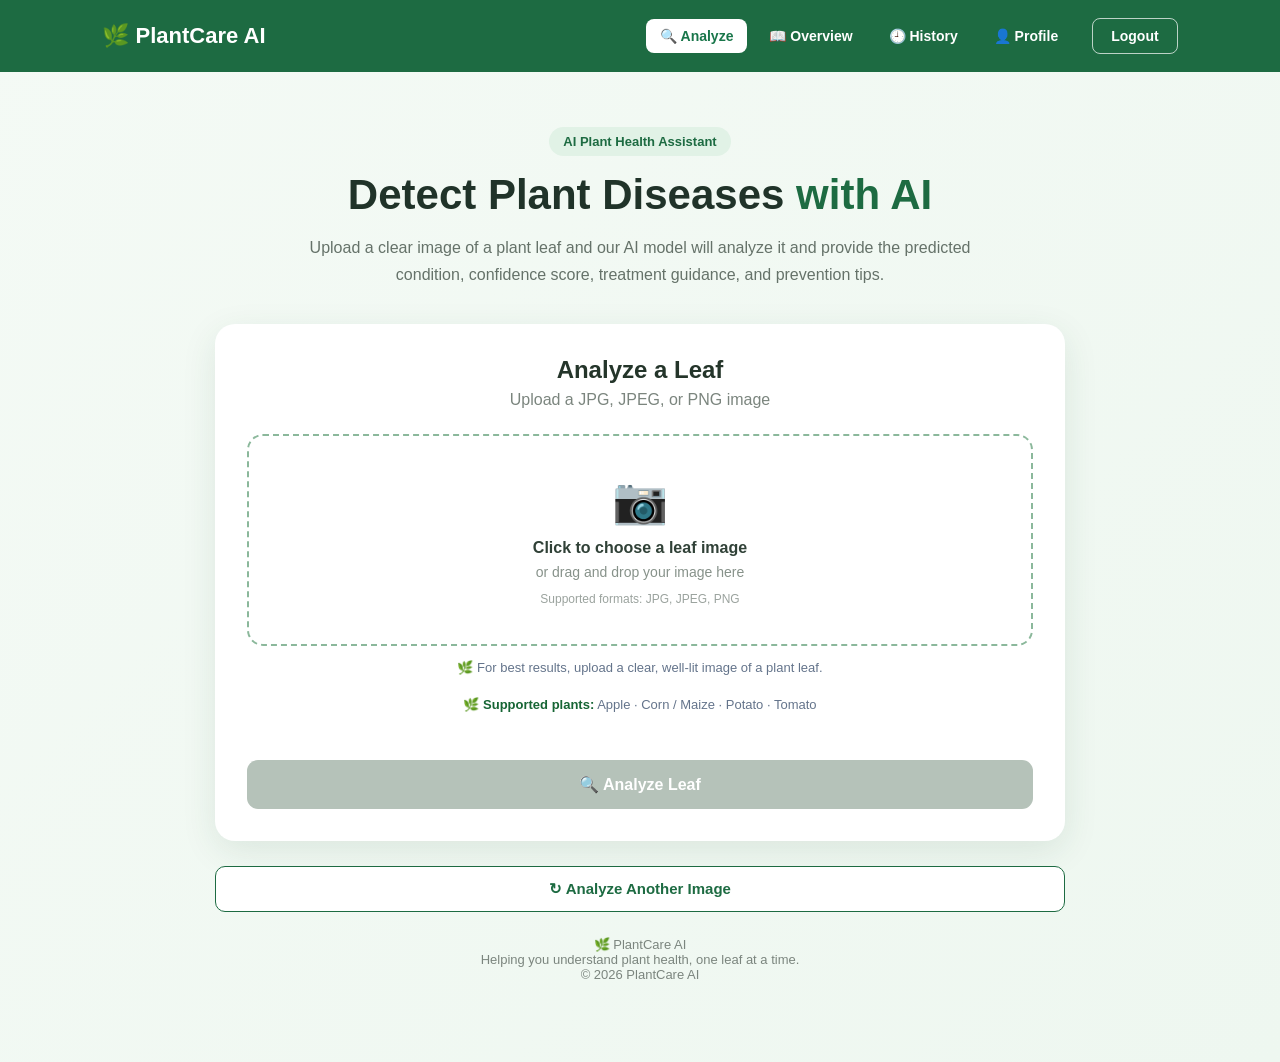
==== commit 188b3786: "Update index.html" ====
--- a/frontend/index.html
+++ b/frontend/index.html
@@ -700,9 +700,9 @@
         </section>
 
 
-       =========
-     4. PROFILE SECTION
-=================================== -->
+       
+     <!-- 4. PROFILE SECTION -->
+
 
 <section
     id="profileSection"
@@ -830,8 +830,7 @@
 
     
          <!-- FOOTER -->
-    ========================== -->
-
+   
     <footer class="footer">
     <div class="footer-brand">🌿 PlantCare AI</div>
     <p>Helping you understand plant health, one leaf at a time.</p>
@@ -850,4 +849,4 @@
 
 </body>
 
-</html>+</html>
